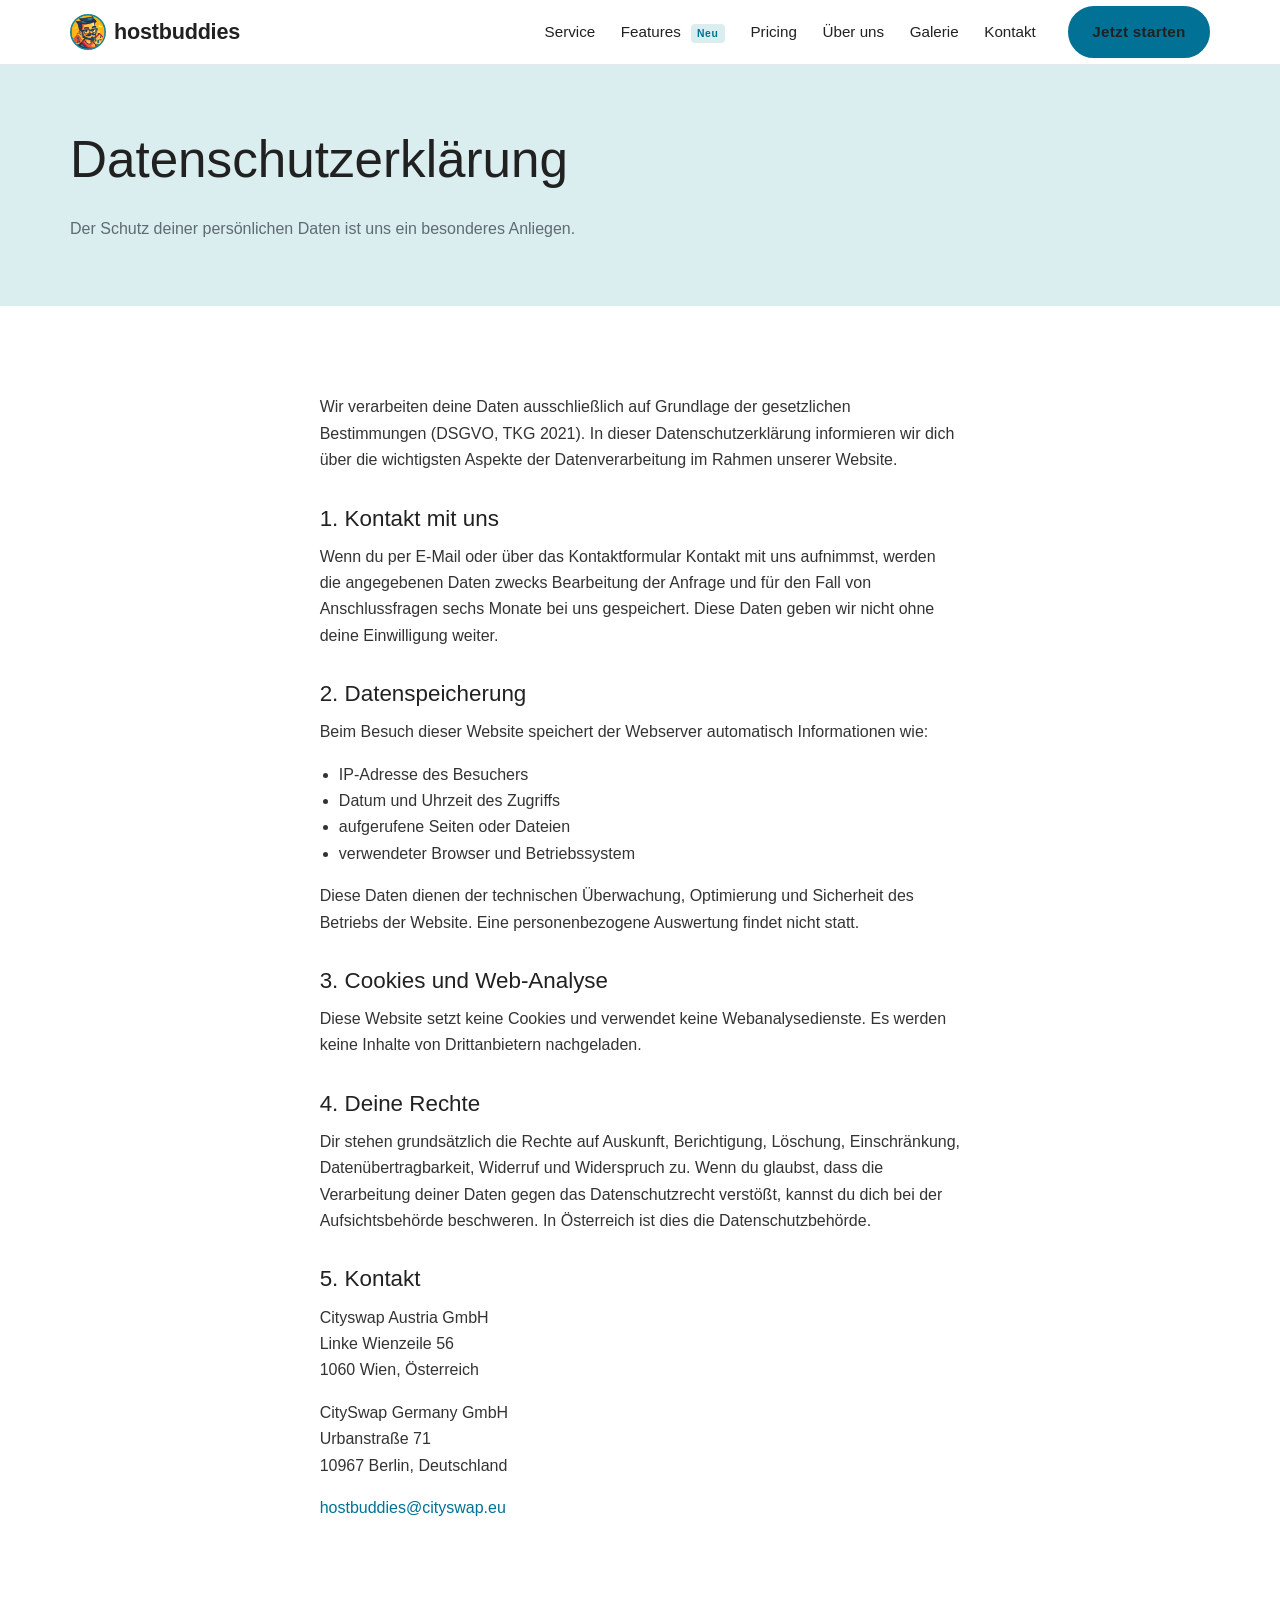
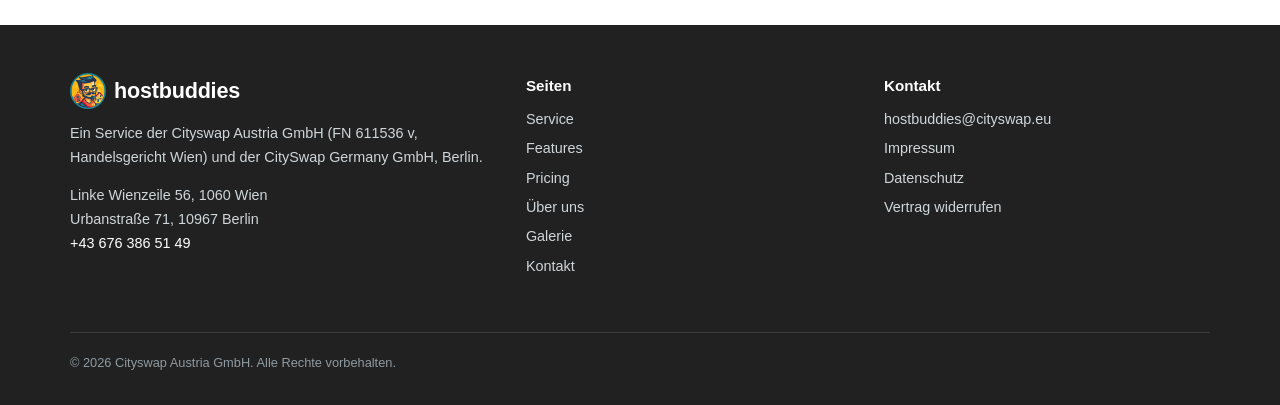
==== datenschutz.html @ eac431cd "Neue Hostbuddies-Website als statische Seite Ersetzt die Jimdo-Seite. Aufbau nach dem Vorbild einer " ====
<!DOCTYPE html>
<html lang="de">
<head>
<meta charset="utf-8">
<meta name="viewport" content="width=device-width, initial-scale=1">
<title>Datenschutz – Hostbuddies</title>
<meta name="description" content="Datenschutzerklärung von Hostbuddies.">
<link rel="icon" href="img/logo-512.jpg">
<link rel="stylesheet" href="style.css">
</head>
<body>

<header class="kopf">
  <div class="container">
    <a class="logo" href="index.html" aria-label="Hostbuddies Startseite">
      <img src="img/logo-512.jpg" alt="" width="36" height="36">
      hostbuddies
    </a>
    <button class="burger" aria-label="Menü öffnen" aria-expanded="false" aria-controls="menue">
      <svg viewBox="0 0 24 24" fill="none" stroke="currentColor" stroke-width="2.4" stroke-linecap="round" aria-hidden="true"><path d="M4 7h16M4 12h16M4 17h16"/></svg>
    </button>
    <nav class="nav" id="menue" aria-label="Hauptmenü">
      <a href="service.html">Service</a>
      <a href="features.html">Features <span class="neu">Neu</span></a>
      <a href="pricing.html">Pricing</a>
      <a href="ueber-uns.html">Über uns</a>
      <a href="galerie.html">Galerie</a>
      <a href="kontakt.html">Kontakt</a>
      <a class="btn" href="kontakt.html">Jetzt starten</a>
    </nav>
  </div>
</header>

<main>
<section class="seitenkopf">
  <div class="container">
    <h1>Datenschutzerklärung</h1>
    <p>Der Schutz deiner persönlichen Daten ist uns ein besonderes Anliegen.</p>
  </div>
</section><section class="abschnitt"><div class="container prosa">
  <p>Wir verarbeiten deine Daten ausschließlich auf Grundlage der gesetzlichen Bestimmungen (DSGVO, TKG 2021). In dieser Datenschutzerklärung informieren wir dich über die wichtigsten Aspekte der Datenverarbeitung im Rahmen unserer Website.</p>
  <h2>1. Kontakt mit uns</h2>
  <p>Wenn du per E-Mail oder über das Kontaktformular Kontakt mit uns aufnimmst, werden die angegebenen Daten zwecks Bearbeitung der Anfrage und für den Fall von Anschlussfragen sechs Monate bei uns gespeichert. Diese Daten geben wir nicht ohne deine Einwilligung weiter.</p>
  <h2>2. Datenspeicherung</h2>
  <p>Beim Besuch dieser Website speichert der Webserver automatisch Informationen wie:</p>
  <ul>
    <li>IP-Adresse des Besuchers</li>
    <li>Datum und Uhrzeit des Zugriffs</li>
    <li>aufgerufene Seiten oder Dateien</li>
    <li>verwendeter Browser und Betriebssystem</li>
  </ul>
  <p>Diese Daten dienen der technischen Überwachung, Optimierung und Sicherheit des Betriebs der Website. Eine personenbezogene Auswertung findet nicht statt.</p>
  <h2>3. Cookies und Web-Analyse</h2>
  <p>Diese Website setzt keine Cookies und verwendet keine Webanalysedienste. Es werden keine Inhalte von Drittanbietern nachgeladen.</p>
  <h2>4. Deine Rechte</h2>
  <p>Dir stehen grundsätzlich die Rechte auf Auskunft, Berichtigung, Löschung, Einschränkung, Datenübertragbarkeit, Widerruf und Widerspruch zu. Wenn du glaubst, dass die Verarbeitung deiner Daten gegen das Datenschutzrecht verstößt, kannst du dich bei der Aufsichtsbehörde beschweren. In Österreich ist dies die Datenschutzbehörde.</p>
  <h2>5. Kontakt</h2>
  <p>Cityswap Austria GmbH<br>Linke Wienzeile 56<br>1060 Wien, Österreich</p>
  <p>CitySwap Germany GmbH<br>Urbanstraße 71<br>10967 Berlin, Deutschland</p>
  <p><a href="mailto:hostbuddies@cityswap.eu">hostbuddies@cityswap.eu</a></p>
</div></section>
</main>

<footer class="fuss">
  <div class="container">
    <div>
      <a class="logo" href="index.html">
        <img src="img/logo-512.jpg" alt="" width="36" height="36">
        hostbuddies
      </a>
      <p>Ein Service der Cityswap Austria GmbH (FN 611536 v, Handelsgericht Wien) und der CitySwap Germany GmbH, Berlin.</p>
      <p>Linke Wienzeile 56, 1060 Wien<br>Urbanstraße 71, 10967 Berlin<br><a href="tel:+436763865149">+43 676 386 51 49</a></p>
    </div>
    <div>
      <h4>Seiten</h4>
      <ul>
        <li><a href="service.html">Service</a></li>
        <li><a href="features.html">Features</a></li>
        <li><a href="pricing.html">Pricing</a></li>
        <li><a href="ueber-uns.html">Über uns</a></li>
        <li><a href="galerie.html">Galerie</a></li>
        <li><a href="kontakt.html">Kontakt</a></li>
      </ul>
    </div>
    <div>
      <h4>Kontakt</h4>
      <ul>
        <li><a href="mailto:hostbuddies@cityswap.eu">hostbuddies@cityswap.eu</a></li>
        <li><a href="impressum.html">Impressum</a></li>
        <li><a href="datenschutz.html">Datenschutz</a></li>
        <li><a href="widerruf.html">Vertrag widerrufen</a></li>
      </ul>
    </div>
    <div class="klein">© 2026 Cityswap Austria GmbH. Alle Rechte vorbehalten.</div>
  </div>
</footer>

<script src="main.js"></script>
</body>
</html>
---- style.css ----
/* Hostbuddies – Gestaltung nach dem Vorbild einer klassischen Agenturseite:
   feste weisse Kopfzeile, grosse Ueberschriften, Petrolblau als Akzent,
   helle Flaechen in Beige und Hellblau. */

:root {
  --blau: #017195;
  --blau-dunkel: #015d7a;
  --text: #333333;
  --text-hell: #5f6b72;
  --beige: #f9e9d6;
  --hellblau: #daedef;
  --grau: #f7f7f7;
  --linie: #e6e9eb;
  --weiss: #ffffff;
  --radius: 14px;
  --breite: 1140px;
  --schatten: 0 10px 30px rgba(20, 40, 50, 0.08);
}

* { box-sizing: border-box; }

html { scroll-behavior: smooth; }

body {
  margin: 0;
  font-family: "Open Sans", -apple-system, BlinkMacSystemFont, "Segoe UI", Roboto, Helvetica, Arial, sans-serif;
  font-size: 16px;
  line-height: 1.65;
  color: var(--text);
  background: var(--weiss);
}

img, svg { max-width: 100%; display: block; }

a { color: var(--blau); text-decoration: none; }
a:hover { text-decoration: underline; }

h1, h2, h3 {
  font-weight: 400;
  line-height: 1.2;
  margin: 0 0 0.5em;
  color: #212121;
}
h1 { font-size: clamp(2.1rem, 4.4vw, 3.2rem); }
h2 { font-size: clamp(1.6rem, 3vw, 2.2rem); }
h3 { font-size: 1.15rem; font-weight: 600; }

p { margin: 0 0 1em; }

.container {
  width: min(var(--breite), 100% - 2.5rem);
  margin-inline: auto;
}

/* ---------- Knoepfe ---------- */

.btn {
  display: inline-flex;
  align-items: center;
  gap: 0.5rem;
  padding: 0.7rem 1.4rem;
  border-radius: 999px;
  font-size: 0.85rem;
  font-weight: 600;
  letter-spacing: 0.02em;
  border: 2px solid var(--blau);
  background: var(--blau);
  color: var(--weiss);
  cursor: pointer;
  transition: background 0.15s, color 0.15s, transform 0.15s;
}
.btn:hover { background: var(--blau-dunkel); border-color: var(--blau-dunkel); text-decoration: none; transform: translateY(-1px); }

.btn-outline {
  background: transparent;
  border-color: #cfd6da;
  color: #212121;
}
.btn-outline:hover { background: var(--grau); border-color: #b7bfc4; }

.btn-weiss {
  background: var(--weiss);
  border-color: var(--weiss);
  color: var(--blau);
}
.btn-weiss:hover { background: var(--beige); border-color: var(--beige); }

.btn svg { width: 14px; height: 14px; }

/* ---------- Kopfzeile ---------- */

.kopf {
  position: sticky;
  top: 0;
  z-index: 50;
  background: var(--weiss);
  border-bottom: 1px solid var(--linie);
}
.kopf .container {
  display: flex;
  align-items: center;
  justify-content: space-between;
  height: 64px;
  gap: 1.5rem;
}

.logo {
  display: flex;
  align-items: center;
  gap: 0.5rem;
  font-size: 1.35rem;
  font-weight: 700;
  color: #212121;
  letter-spacing: -0.01em;
}
.logo:hover { text-decoration: none; }
.logo svg { width: 26px; height: 26px; }

.nav {
  display: flex;
  align-items: center;
  gap: 1.6rem;
}
.nav a {
  color: #212121;
  font-size: 0.95rem;
}
.nav a:hover, .nav a[aria-current="page"] { color: var(--blau); text-decoration: none; }
.nav .btn { margin-left: 0.4rem; }

.neu {
  display: inline-block;
  margin-left: 0.35rem;
  padding: 0.05rem 0.4rem;
  border-radius: 4px;
  font-size: 0.65rem;
  font-weight: 700;
  letter-spacing: 0.06em;
  background: var(--hellblau);
  color: var(--blau);
  vertical-align: middle;
}

.burger {
  display: none;
  width: 44px;
  height: 40px;
  border: 0;
  border-radius: 8px;
  background: var(--blau);
  color: var(--weiss);
  cursor: pointer;
  align-items: center;
  justify-content: center;
}
.burger svg { width: 22px; height: 22px; }

@media (max-width: 860px) {
  .burger { display: inline-flex; }
  .nav {
    position: absolute;
    left: 0; right: 0; top: 64px;
    flex-direction: column;
    align-items: stretch;
    gap: 0;
    background: var(--weiss);
    border-bottom: 1px solid var(--linie);
    box-shadow: var(--schatten);
    padding: 0.5rem 1.25rem 1rem;
  }
  .nav[hidden] { display: none; }
  .nav a { padding: 0.7rem 0; border-bottom: 1px solid var(--linie); }
  .nav .btn { margin: 1rem 0 0; justify-content: center; }
}

/* ---------- Hero ---------- */

.hero {
  padding: clamp(2rem, 6vw, 4.5rem) 0 clamp(2rem, 5vw, 3.5rem);
}
.hero .container {
  display: grid;
  grid-template-columns: 1fr 1.1fr;
  gap: 3rem;
  align-items: center;
}
.hero p.lead {
  font-size: 1.05rem;
  color: var(--text-hell);
  max-width: 38ch;
  margin-bottom: 1.6rem;
}
.hero-bild {
  position: relative;
}
.hero-bild svg { width: 100%; height: auto; }

@media (max-width: 860px) {
  .hero .container { grid-template-columns: 1fr; }
  .hero-bild { order: -1; max-width: 420px; margin-inline: auto; }
}

/* ---------- Abschnitte ---------- */

.abschnitt { padding: clamp(3rem, 7vw, 5.5rem) 0; }
.abschnitt-grau { background: var(--grau); }
.abschnitt-beige { background: var(--beige); }
.abschnitt-hellblau { background: var(--hellblau); }

.zentriert { text-align: center; }
.zentriert h2 { max-width: 26ch; margin-inline: auto; }
.zentriert p.lead { max-width: 60ch; margin-inline: auto; color: var(--text-hell); }

/* Der Schwung unter der ersten Ueberschrift, wie bei Agenturseiten ueblich */
.markiert {
  position: relative;
  display: inline-block;
}
.markiert::after {
  content: "";
  position: absolute;
  left: -2%; right: 20%; bottom: -0.15em;
  height: 0.28em;
  background: url("data:image/svg+xml,%3Csvg xmlns='http://www.w3.org/2000/svg' viewBox='0 0 200 12' preserveAspectRatio='none'%3E%3Cpath d='M2 9 C 40 2, 120 2, 198 8' fill='none' stroke='%23017195' stroke-width='3' stroke-linecap='round'/%3E%3C/svg%3E") no-repeat center / 100% 100%;
  pointer-events: none;
}

.raster {
  display: grid;
  gap: 1.5rem;
  margin-top: 2.5rem;
}
.raster-4 { grid-template-columns: repeat(4, 1fr); }
.raster-3 { grid-template-columns: repeat(3, 1fr); }
.raster-2 { grid-template-columns: repeat(2, 1fr); }

@media (max-width: 960px) {
  .raster-4 { grid-template-columns: repeat(2, 1fr); }
  .raster-3 { grid-template-columns: repeat(2, 1fr); }
}
@media (max-width: 600px) {
  .raster-4, .raster-3, .raster-2 { grid-template-columns: 1fr; }
}

.kachel {
  background: var(--weiss);
  border-radius: var(--radius);
  padding: 1.6rem 1.5rem;
  box-shadow: var(--schatten);
}
.kachel .icon {
  width: 48px; height: 48px;
  border-radius: 12px;
  background: var(--hellblau);
  color: var(--blau);
  display: grid;
  place-items: center;
  margin-bottom: 1rem;
}
.kachel .icon svg { width: 24px; height: 24px; }
.kachel p { margin: 0; color: var(--text-hell); font-size: 0.95rem; }

/* Kleine Icon-Reihe unter dem Hero */
.leiste {
  display: flex;
  flex-wrap: wrap;
  justify-content: center;
  gap: 1rem 2.5rem;
  margin-top: 2rem;
}
.leiste div {
  display: flex;
  align-items: center;
  gap: 0.55rem;
  font-weight: 600;
  color: #212121;
}
.leiste svg { width: 26px; height: 26px; color: var(--blau); }

/* Zweispaltige Vorteilsliste */
.zweispaltig {
  display: grid;
  grid-template-columns: 1fr 1fr;
  gap: 3rem;
  align-items: start;
}
@media (max-width: 860px) { .zweispaltig { grid-template-columns: 1fr; } }

.vorteile { list-style: none; margin: 0; padding: 0; }
.vorteile li {
  display: grid;
  grid-template-columns: 28px 1fr;
  gap: 0.8rem;
  padding: 0.9rem 0;
  border-bottom: 1px solid var(--linie);
}
.vorteile li:last-child { border-bottom: 0; }
.vorteile strong { display: block; color: #212121; }
.vorteile div span { color: var(--text-hell); font-size: 0.95rem; }
.haken {
  width: 28px; height: 28px;
  border-radius: 50%;
  background: var(--blau);
  color: var(--weiss);
  display: grid;
  place-items: center;
  margin-top: 0.15rem;
}
.haken svg { width: 14px; height: 14px; }

.box {
  background: var(--weiss);
  border-radius: var(--radius);
  padding: 2rem;
  box-shadow: var(--schatten);
}
.box h3 { font-size: 1.3rem; margin-bottom: 0.25rem; }
.box .unter { color: var(--text-hell); margin-bottom: 1rem; }

/* Leistungen */
.leistung h3 { display: flex; align-items: center; gap: 0.6rem; }
.leistung ul { margin: 0.5rem 0 0; padding-left: 1.1rem; color: var(--text-hell); font-size: 0.95rem; }
.leistung li { margin-bottom: 0.25rem; }

/* News */
.news-liste { display: grid; grid-template-columns: repeat(3, 1fr); gap: 1.5rem; margin-top: 2.5rem; }
@media (max-width: 860px) { .news-liste { grid-template-columns: 1fr; } }
.news-liste time { display: block; font-size: 0.8rem; letter-spacing: 0.08em; text-transform: uppercase; color: var(--blau); font-weight: 700; margin-bottom: 0.4rem; }

/* Aufruf-Band */
.band {
  background: var(--blau);
  color: var(--weiss);
  text-align: center;
  padding: clamp(3rem, 7vw, 5rem) 0;
}
.band h2 { color: var(--weiss); max-width: 24ch; margin-inline: auto; }
.band p { color: rgba(255,255,255,0.85); max-width: 50ch; margin: 0 auto 1.6rem; }

/* Fusszeile */
.fuss {
  background: #212121;
  color: #cfd6da;
  padding: 3rem 0 2rem;
  font-size: 0.9rem;
}
.fuss .container {
  display: grid;
  grid-template-columns: 1.3fr 1fr 1fr;
  gap: 2rem;
}
@media (max-width: 760px) { .fuss .container { grid-template-columns: 1fr; } }
.fuss h4 { color: var(--weiss); margin: 0 0 0.6rem; font-size: 0.95rem; }
.fuss a { color: #cfd6da; }
.fuss a:hover { color: var(--weiss); }
.fuss ul { list-style: none; margin: 0; padding: 0; }
.fuss li { margin-bottom: 0.35rem; }
.fuss .logo { color: var(--weiss); margin-bottom: 0.8rem; }
.fuss .klein {
  grid-column: 1 / -1;
  border-top: 1px solid rgba(255,255,255,0.12);
  padding-top: 1.2rem;
  margin-top: 1rem;
  font-size: 0.8rem;
  color: #8f9aa1;
}

/* Unterseiten */
.seitenkopf {
  background: var(--hellblau);
  padding: clamp(2.5rem, 6vw, 4rem) 0;
}
.seitenkopf p { color: var(--text-hell); max-width: 60ch; margin: 0; }

.prosa { max-width: 72ch; }
.prosa h2 { font-size: 1.4rem; margin-top: 2rem; }
.prosa h3 { margin-top: 1.5rem; }

.kontakt-raster {
  display: grid;
  grid-template-columns: 1fr 1fr;
  gap: 2rem;
}
@media (max-width: 760px) { .kontakt-raster { grid-template-columns: 1fr; } }
.kontakt-raster .box a.gross { font-size: 1.15rem; font-weight: 600; }

.galerie {
  display: grid;
  grid-template-columns: repeat(3, 1fr);
  gap: 1rem;
}
@media (max-width: 760px) { .galerie { grid-template-columns: repeat(2, 1fr); } }
.galerie .platz {
  aspect-ratio: 4 / 3;
  border-radius: var(--radius);
  background: linear-gradient(135deg, var(--hellblau), var(--beige));
  display: grid;
  place-items: center;
  color: var(--blau);
  font-size: 0.85rem;
}

/* Formulare (Kontakt, Widerruf) */
.formular label {
  display: block;
  font-weight: 600;
  font-size: 0.9rem;
  margin-bottom: 1rem;
  color: #212121;
}
.formular input, .formular textarea {
  display: block;
  width: 100%;
  margin-top: 0.35rem;
  padding: 0.65rem 0.8rem;
  font: inherit;
  font-weight: 400;
  color: var(--text);
  border: 1px solid #cfd6da;
  border-radius: 8px;
  background: var(--weiss);
}
.formular input:focus, .formular textarea:focus {
  outline: 2px solid var(--blau);
  outline-offset: 1px;
  border-color: var(--blau);
}
.formular small {
  display: block;
  font-weight: 400;
  color: var(--text-hell);
  margin-top: 0.3rem;
}
.formular .btn { margin-top: 0.5rem; }
.prosa ul { padding-left: 1.2rem; }

/* Fotos */
.hero-bild img {
  width: 100%;
  height: auto;
  aspect-ratio: 4 / 3;
  object-fit: cover;
  border-radius: 48% 52% 45% 55% / 55% 45% 55% 45%;
  box-shadow: var(--schatten);
}
.band-foto {
  position: relative;
  background: var(--blau) var(--foto) center / cover no-repeat;
}
.band-foto::before {
  content: "";
  position: absolute; inset: 0;
  background: rgba(1, 89, 120, 0.82);
}
.band-foto .container { position: relative; }
.kachel-bild {
  width: calc(100% + 3rem);
  margin: -1.6rem -1.5rem 1.2rem;
  aspect-ratio: 16 / 9;
  object-fit: cover;
  border-radius: var(--radius) var(--radius) 0 0;
}
.galerie img {
  width: 100%;
  aspect-ratio: 4 / 3;
  object-fit: cover;
  border-radius: var(--radius);
  box-shadow: var(--schatten);
}

/* Logo: rundes Avatar-Bild neben dem Schriftzug */
.logo img {
  width: 36px; height: 36px;
  border-radius: 50%;
  object-fit: cover;
  box-shadow: 0 0 0 2px var(--weiss);
}
.fuss .logo img { box-shadow: 0 0 0 2px #212121; }

/* Kennzahlen */
.zahlen {
  display: grid;
  grid-template-columns: repeat(3, 1fr);
  gap: 1.5rem;
  text-align: center;
}
.zahlen-4 { grid-template-columns: repeat(4, 1fr); }
@media (max-width: 900px) { .zahlen-4 { grid-template-columns: repeat(2, 1fr); } }
@media (max-width: 700px) { .zahlen { grid-template-columns: 1fr; } .zahlen-4 { grid-template-columns: repeat(2, 1fr); } }
.zahlen strong {
  display: block;
  font-size: clamp(2rem, 4vw, 2.8rem);
  font-weight: 400;
  color: var(--blau);
  line-height: 1.1;
}
.zahlen span { color: var(--text-hell); font-size: 0.95rem; }

/* Drei Schritte */
.schritte { counter-reset: schritt; }
.schritte .kachel { position: relative; padding-top: 2rem; }
.schritte .kachel::before {
  counter-increment: schritt;
  content: counter(schritt);
  position: absolute; top: -18px; left: 1.5rem;
  width: 36px; height: 36px;
  border-radius: 50%;
  background: var(--blau); color: var(--weiss);
  font-weight: 700;
  display: grid; place-items: center;
}

/* Fragen und Antworten */
.faq { max-width: 760px; margin-inline: auto; }
.faq details {
  background: var(--weiss);
  border-radius: var(--radius);
  box-shadow: var(--schatten);
  padding: 0 1.5rem;
  margin-bottom: 0.8rem;
}
.faq summary {
  cursor: pointer;
  font-weight: 600;
  padding: 1rem 0;
  list-style: none;
  display: flex; justify-content: space-between; align-items: center; gap: 1rem;
}
.faq summary::-webkit-details-marker { display: none; }
.faq summary::after {
  content: "+";
  font-size: 1.4rem; color: var(--blau); line-height: 1;
}
.faq details[open] summary::after { content: "–"; }
.faq details p { color: var(--text-hell); padding-bottom: 1rem; margin: 0; }

/* Merkmale mit Bild und Text im Wechsel */
.wechsel {
  display: grid;
  grid-template-columns: 1fr 1fr;
  gap: 3rem;
  align-items: center;
}
.wechsel + .wechsel { margin-top: clamp(3rem, 6vw, 5rem); }
.wechsel img {
  width: 100%;
  aspect-ratio: 4 / 3;
  object-fit: cover;
  border-radius: var(--radius);
  box-shadow: var(--schatten);
}
.wechsel.gespiegelt img { order: 2; }
@media (max-width: 860px) {
  .wechsel { grid-template-columns: 1fr; gap: 1.5rem; }
  .wechsel.gespiegelt img { order: 0; }
}
.wechsel .kicker {
  display: inline-block;
  font-size: 0.75rem; font-weight: 700; letter-spacing: 0.1em; text-transform: uppercase;
  color: var(--blau); margin-bottom: 0.5rem;
}

/* Pricing */
.preis-hero {
  display: grid;
  grid-template-columns: 1fr 1fr;
  gap: 3rem;
  align-items: center;
}
@media (max-width: 860px) { .preis-hero { grid-template-columns: 1fr; } }
.preis-zahl {
  font-size: clamp(4rem, 10vw, 7rem);
  line-height: 1;
  color: var(--blau);
  font-weight: 400;
}
.preis-zahl small { font-size: 0.35em; color: var(--text-hell); margin-left: 0.3em; }
.preis-unter { font-size: 1.1rem; color: #212121; margin: 0.5rem 0 1.5rem; }

.rechnung { width: 100%; border-collapse: collapse; }
.rechnung th, .rechnung td { text-align: left; padding: 0.8rem 0; border-bottom: 1px solid var(--linie); }
.rechnung th { font-size: 0.8rem; letter-spacing: 0.08em; text-transform: uppercase; color: var(--text-hell); font-weight: 600; }
.rechnung td:last-child, .rechnung th:last-child { text-align: right; white-space: nowrap; }
.rechnung tr.summe td { border-bottom: 0; border-top: 2px solid var(--blau); font-weight: 700; color: var(--blau); font-size: 1.1rem; }
.rechnung td span { display: block; font-size: 0.85rem; color: var(--text-hell); font-weight: 400; }

/* Standorte */
.standorte { display: flex; flex-wrap: wrap; gap: 0.6rem; margin-top: 1.5rem; }
.standorte span {
  padding: 0.4rem 0.9rem;
  border-radius: 999px;
  background: var(--weiss);
  box-shadow: var(--schatten);
  font-size: 0.9rem;
  font-weight: 600;
}

.zitat {
  font-size: clamp(1.2rem, 2.4vw, 1.6rem);
  line-height: 1.4;
  color: #212121;
  border-left: 4px solid var(--blau);
  padding-left: 1.2rem;
  margin: 0 0 1rem;
}

/* Portraitfoto auf der Ueber-uns-Seite */
.hero-portrait { max-width: 400px; margin-inline: auto; }
.hero-portrait img {
  aspect-ratio: 3 / 4;
  border-radius: 52% 48% 50% 50% / 45% 45% 55% 55%;
}
.bildtext {
  text-align: center;
  font-size: 0.9rem;
  color: var(--text-hell);
  margin: 1rem 0 0;
}

/* Inserate und Gaestestimmen */
.inserate { max-width: 900px; margin-inline: auto; }
a.inserat { color: inherit; display: block; transition: transform 0.15s; }
a.inserat:hover { text-decoration: none; transform: translateY(-3px); }
a.inserat h3 { margin-bottom: 0.2rem; }
a.inserat p { color: var(--blau); font-weight: 600; font-size: 0.9rem; }
.inserat-kopf { display: flex; align-items: center; gap: 0.4rem; margin-bottom: 0.6rem; color: var(--text-hell); font-size: 0.9rem; }
.inserat-kopf strong { color: #212121; }
.sterne { display: inline-flex; gap: 1px; color: #f5a623; }
.sterne svg { width: 16px; height: 16px; }
.zitate blockquote { margin: 0; text-align: left; }
.zitate .sterne { margin-bottom: 0.6rem; }
.zitate p { color: #212121; font-size: 1rem; line-height: 1.55; margin-bottom: 0.6rem; }
.zitate cite { font-style: normal; color: var(--text-hell); font-size: 0.85rem; }
.zusagen .kachel h3 { font-size: 1.05rem; }
.vorteile.nein .haken { background: #c94f4f; }
.fuss p a { color: var(--weiss); }
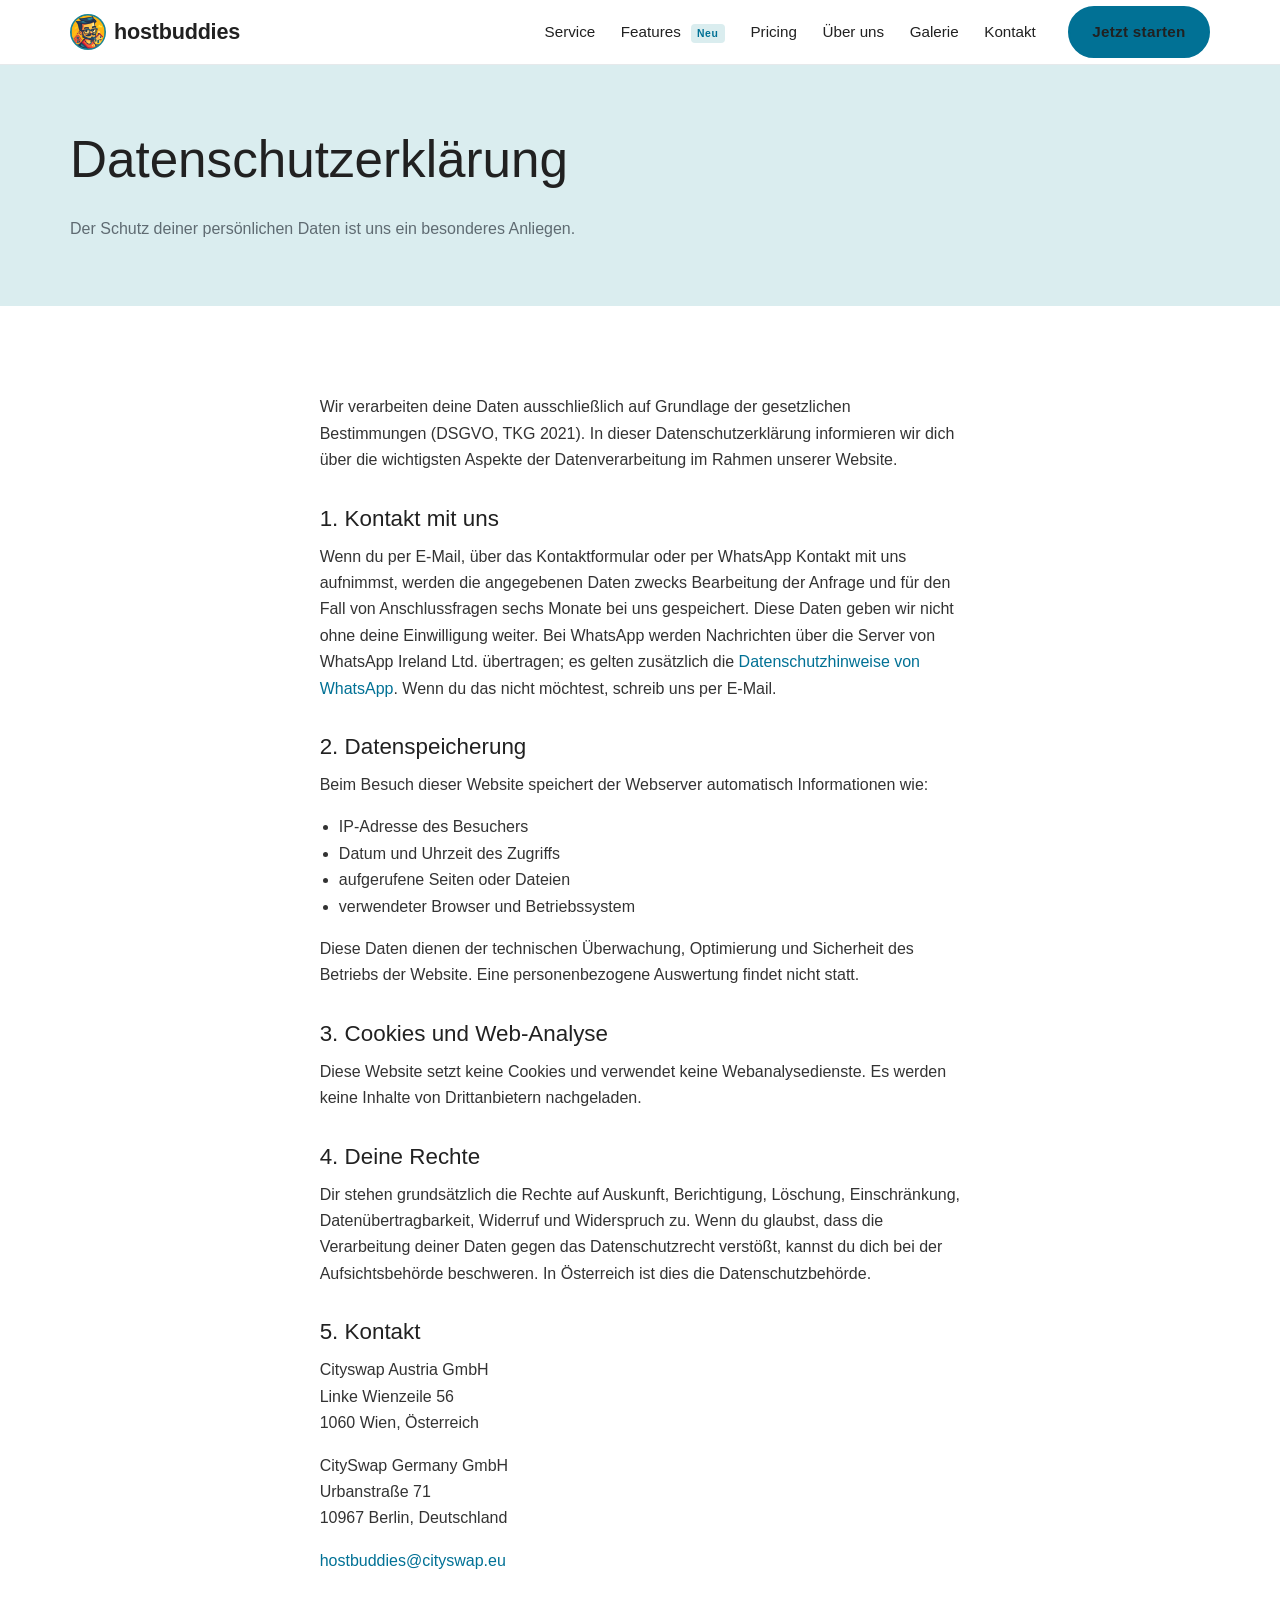
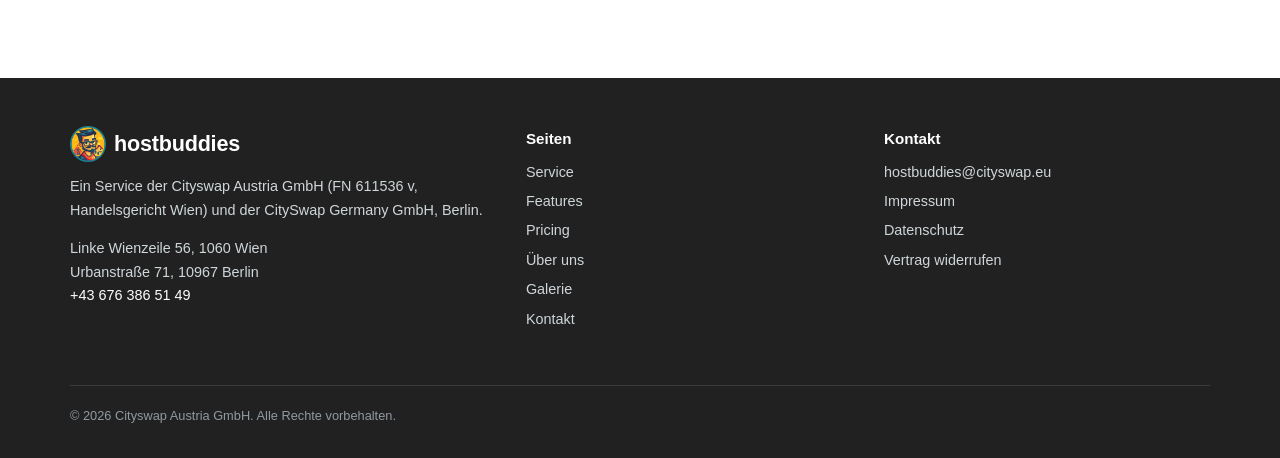
==== commit 07a3f360: "WhatsApp-Button auf der Ertragsseite 812 Besucher aus der Meta-Kampagne, keine einzige Anfrage: Das " ====
--- a/datenschutz.html
+++ b/datenschutz.html
@@ -40,7 +40,7 @@
 </section><section class="abschnitt"><div class="container prosa">
   <p>Wir verarbeiten deine Daten ausschließlich auf Grundlage der gesetzlichen Bestimmungen (DSGVO, TKG 2021). In dieser Datenschutzerklärung informieren wir dich über die wichtigsten Aspekte der Datenverarbeitung im Rahmen unserer Website.</p>
   <h2>1. Kontakt mit uns</h2>
-  <p>Wenn du per E-Mail oder über das Kontaktformular Kontakt mit uns aufnimmst, werden die angegebenen Daten zwecks Bearbeitung der Anfrage und für den Fall von Anschlussfragen sechs Monate bei uns gespeichert. Diese Daten geben wir nicht ohne deine Einwilligung weiter.</p>
+  <p>Wenn du per E-Mail, über das Kontaktformular oder per WhatsApp Kontakt mit uns aufnimmst, werden die angegebenen Daten zwecks Bearbeitung der Anfrage und für den Fall von Anschlussfragen sechs Monate bei uns gespeichert. Diese Daten geben wir nicht ohne deine Einwilligung weiter. Bei WhatsApp werden Nachrichten über die Server von WhatsApp Ireland Ltd. übertragen; es gelten zusätzlich die <a href="https://www.whatsapp.com/legal/privacy-policy-eea" rel="noopener">Datenschutzhinweise von WhatsApp</a>. Wenn du das nicht möchtest, schreib uns per E-Mail.</p>
   <h2>2. Datenspeicherung</h2>
   <p>Beim Besuch dieser Website speichert der Webserver automatisch Informationen wie:</p>
   <ul>
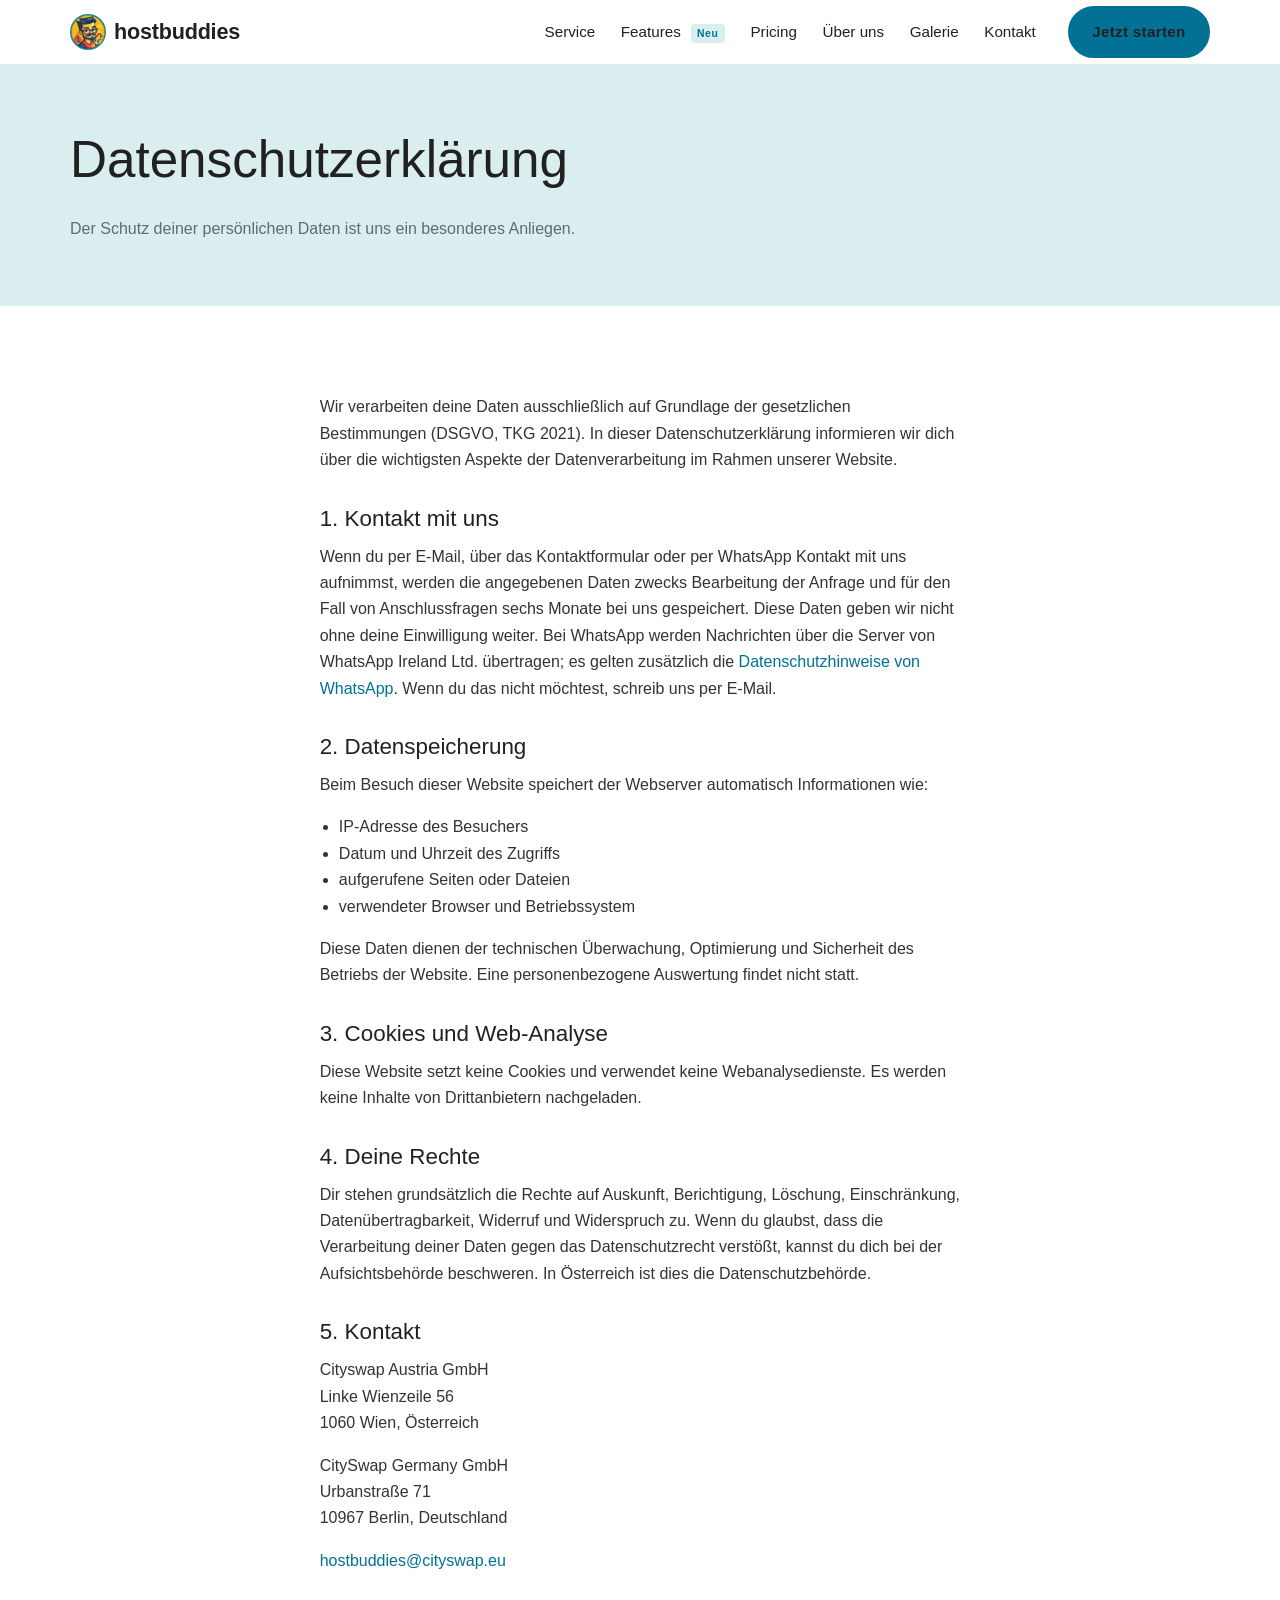
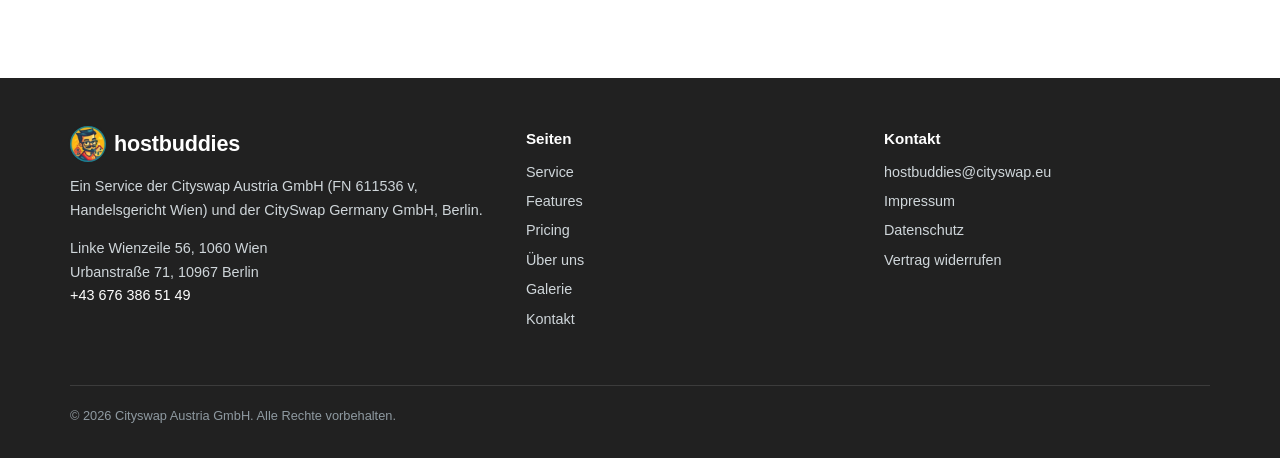
==== commit 9696821d: "Improve SEO, responsive images, accessibility and email forms" ====
--- a/datenschutz.html
+++ b/datenschutz.html
@@ -7,13 +7,24 @@
 <meta name="description" content="Datenschutzerklärung von Hostbuddies.">
 <link rel="icon" href="img/logo-512.jpg">
 <link rel="stylesheet" href="style.css">
+<link rel="canonical" href="https://hostbuddies.eu/datenschutz.html">
+<meta property="og:type" content="website">
+<meta property="og:locale" content="de_DE">
+<meta property="og:site_name" content="Hostbuddies">
+<meta property="og:title" content="Datenschutz – Hostbuddies">
+<meta property="og:description" content="Datenschutzerklärung von Hostbuddies.">
+<meta property="og:url" content="https://hostbuddies.eu/datenschutz.html">
+<meta property="og:image" content="https://hostbuddies.eu/img/gewoelbe-fresko.jpg">
+<meta property="og:image:alt" content="Apartment mit Gewölbedecke – Hostbuddies">
+<meta name="twitter:card" content="summary_large_image">
 </head>
 <body>
+<a class="skip-link" href="#inhalt">Zum Inhalt springen</a>
 
 <header class="kopf">
   <div class="container">
     <a class="logo" href="index.html" aria-label="Hostbuddies Startseite">
-      <img src="img/logo-512.jpg" alt="" width="36" height="36">
+      <img src="img/logo-512-96.webp" alt="" width="36" height="36" decoding="async">
       hostbuddies
     </a>
     <button class="burger" aria-label="Menü öffnen" aria-expanded="false" aria-controls="menue">
@@ -31,7 +42,7 @@
   </div>
 </header>
 
-<main>
+<main id="inhalt">
 <section class="seitenkopf">
   <div class="container">
     <h1>Datenschutzerklärung</h1>
@@ -65,7 +76,7 @@
   <div class="container">
     <div>
       <a class="logo" href="index.html">
-        <img src="img/logo-512.jpg" alt="" width="36" height="36">
+        <img src="img/logo-512-96.webp" alt="" width="36" height="36" decoding="async">
         hostbuddies
       </a>
       <p>Ein Service der Cityswap Austria GmbH (FN 611536 v, Handelsgericht Wien) und der CitySwap Germany GmbH, Berlin.</p>
--- a/style.css
+++ b/style.css
@@ -86,6 +86,11 @@
 .btn-weiss:hover { background: var(--beige); border-color: var(--beige); }
 
 .btn svg { width: 14px; height: 14px; }
+
+.btn.wa { background: #25d366; border-color: #25d366; color: #fff; width: 100%; justify-content: center; font-size: 0.95rem; padding: 0.85rem 1.4rem; }
+.btn.wa:hover { background: #1ebe5b; border-color: #1ebe5b; }
+.btn.wa svg { width: 18px; height: 18px; }
+.klein-hinweis { font-size: 0.8rem; color: var(--text-hell); margin-top: 0.8rem; }
 
 /* ---------- Kopfzeile ---------- */
 
@@ -634,3 +639,14 @@
 .zusagen .kachel h3 { font-size: 1.05rem; }
 .vorteile.nein .haken { background: #c94f4f; }
 .fuss p a { color: var(--weiss); }
+
+/* Keyboard access and motion preferences */
+.skip-link { position: fixed; top: -100px; left: 1rem; z-index: 100; background: #fff; color: #015d7a; padding: 1rem; border: 2px solid currentColor; }
+.skip-link:focus { top: 1rem; }
+:focus-visible { outline: 3px solid #015d7a; outline-offset: 4px; }
+main, section[id] { scroll-margin-top: 6rem; }
+.btn.wa { color: #123522; }
+@media (prefers-reduced-motion: reduce) {
+  html { scroll-behavior: auto; }
+  *, *::before, *::after { transition: none !important; animation: none !important; }
+}
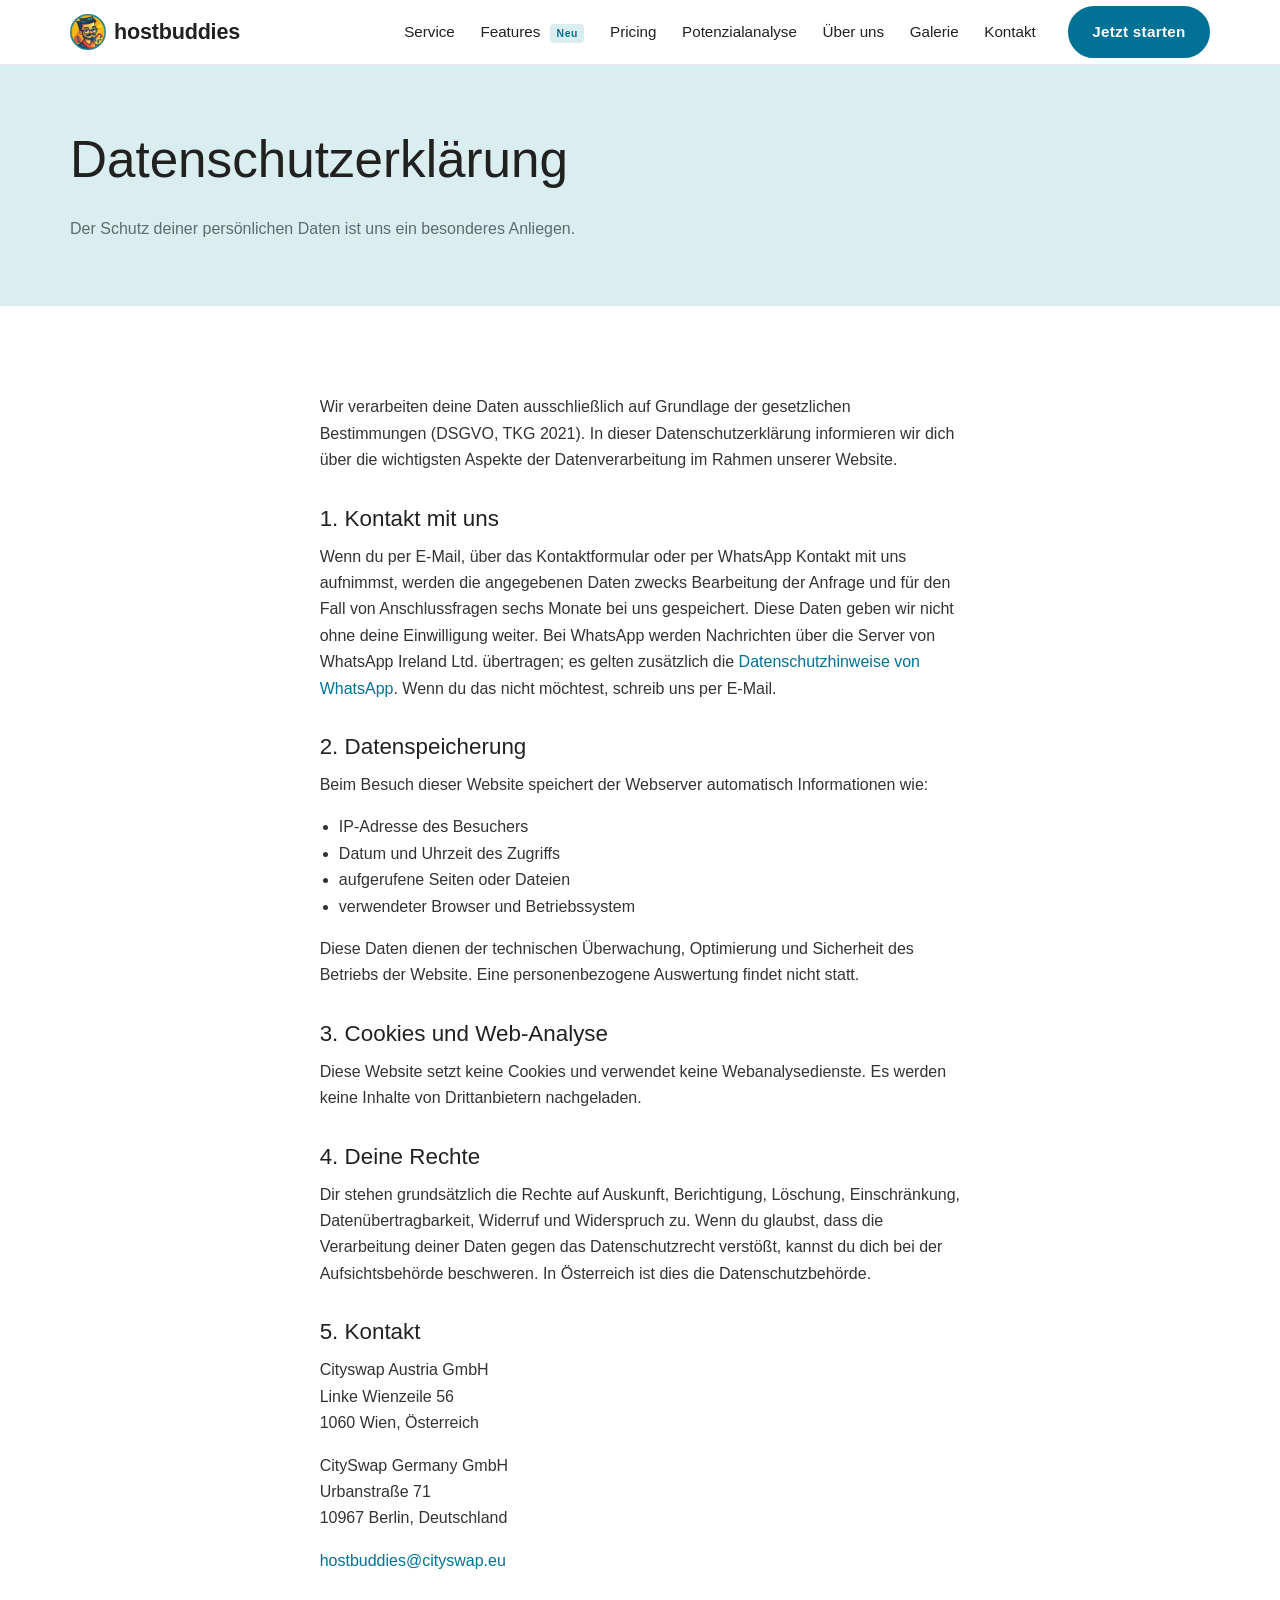
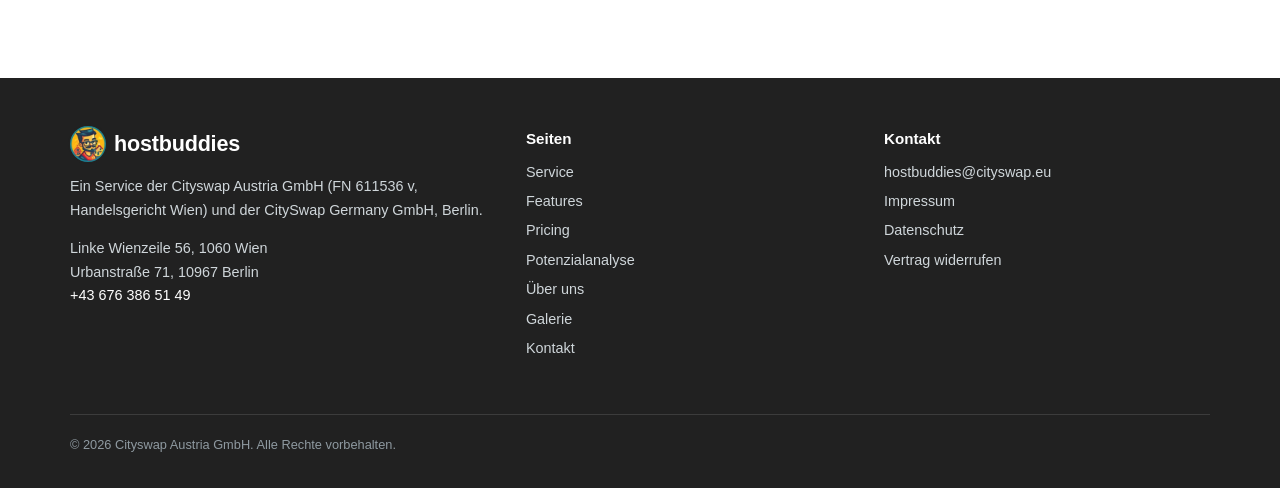
==== commit 3b43a94b: "Potenzialanalyse (Rechner) und ausfuehrliches Anfrageformular auf der Kontaktseite" ====
--- a/datenschutz.html
+++ b/datenschutz.html
@@ -34,6 +34,7 @@
       <a href="service.html">Service</a>
       <a href="features.html">Features <span class="neu">Neu</span></a>
       <a href="pricing.html">Pricing</a>
+      <a href="potenzialanalyse.html">Potenzialanalyse</a>
       <a href="ueber-uns.html">Über uns</a>
       <a href="galerie.html">Galerie</a>
       <a href="kontakt.html">Kontakt</a>
@@ -88,6 +89,7 @@
         <li><a href="service.html">Service</a></li>
         <li><a href="features.html">Features</a></li>
         <li><a href="pricing.html">Pricing</a></li>
+        <li><a href="potenzialanalyse.html">Potenzialanalyse</a></li>
         <li><a href="ueber-uns.html">Über uns</a></li>
         <li><a href="galerie.html">Galerie</a></li>
         <li><a href="kontakt.html">Kontakt</a></li>
--- a/style.css
+++ b/style.css
@@ -459,6 +459,7 @@
 }
 .band-foto .container { position: relative; }
 .kachel-bild {
+  height: auto;
   width: calc(100% + 3rem);
   margin: -1.6rem -1.5rem 1.2rem;
   aspect-ratio: 16 / 9;
@@ -466,6 +467,7 @@
   border-radius: var(--radius) var(--radius) 0 0;
 }
 .galerie img {
+  height: auto;
   width: 100%;
   aspect-ratio: 4 / 3;
   object-fit: cover;
@@ -548,6 +550,7 @@
 }
 .wechsel + .wechsel { margin-top: clamp(3rem, 6vw, 5rem); }
 .wechsel img {
+  height: auto;
   width: 100%;
   aspect-ratio: 4 / 3;
   object-fit: cover;
@@ -650,3 +653,47 @@
   html { scroll-behavior: auto; }
   *, *::before, *::after { transition: none !important; animation: none !important; }
 }
+
+/* Smaller backgrounds and comfortable mobile controls */
+@media (max-width: 860px) { .band-foto { background-image: var(--foto-mobil, var(--foto)); } }
+.formular input, .formular select, .formular textarea { font-size: 1rem; }
+.kopf .nav a.btn { color: #fff; }
+
+/* Formulare: Auswahlfelder, zweispaltige Zeilen, Ausstattungsstufen */
+.formular select {
+  display: block; width: 100%; margin-top: 0.35rem; padding: 0.65rem 0.8rem;
+  font: inherit; font-weight: 400; color: var(--text);
+  border: 1px solid #cfd6da; border-radius: 8px; background: var(--weiss);
+}
+.formular select:focus { outline: 2px solid var(--blau); outline-offset: 1px; border-color: var(--blau); }
+.formular .zweier { display: grid; grid-template-columns: 1fr 1fr; gap: 0 1rem; }
+@media (max-width: 480px) { .formular .zweier { grid-template-columns: 1fr; } }
+.formular-teil { margin: 1.5rem 0 1rem; padding-top: 1.2rem; border-top: 1px solid var(--linie); font-size: 1rem; color: #212121; }
+.formular .honig { position: absolute; left: -9999px; width: 1px; height: 1px; }
+.formular .stufen { border: 0; margin: 0 0 1rem; padding: 0; }
+.formular .stufen legend { font-weight: 600; font-size: 0.9rem; color: #212121; padding: 0; margin-bottom: 0.4rem; }
+.formular .stufen label {
+  display: flex; align-items: flex-start; gap: 0.7rem; margin-bottom: 0.5rem;
+  padding: 0.7rem 0.9rem; border: 1px solid #cfd6da; border-radius: 8px; cursor: pointer; font-weight: 400;
+}
+.formular .stufen label:has(input:checked) { border-color: var(--blau); background: var(--hellblau); }
+.formular .stufen input { width: auto; margin: 0.3rem 0 0; accent-color: var(--blau); }
+.formular .stufen span { color: var(--text-hell); font-size: 0.9rem; }
+.formular .stufen strong { display: block; color: #212121; font-size: 0.95rem; }
+.gesendet { padding: 1rem 1.2rem; border-radius: 8px; background: var(--hellblau); color: #212121; font-weight: 600; margin: 0; }
+
+/* Potenzialanalyse: Ergebnis */
+.ergebnis { margin-bottom: 1.5rem; border-top: 4px solid var(--blau); }
+.ergebnis .kicker { display: inline-block; font-size: 0.75rem; font-weight: 700; letter-spacing: 0.1em; text-transform: uppercase; color: var(--blau); margin-bottom: 0.4rem; }
+.ergebnis-zahl { font-size: clamp(1.8rem, 4vw, 2.5rem); line-height: 1.15; color: var(--blau); margin: 0 0 0.3rem; white-space: nowrap; }
+.ergebnis-unter { color: #212121; font-weight: 600; margin-bottom: 0.8rem; }
+@media (max-width: 420px) { .ergebnis-zahl { white-space: normal; } }
+
+/* Kopfzeile: ein Menuepunkt mehr, deshalb auf mittleren Breiten enger setzen */
+.nav a { white-space: nowrap; }
+@media (min-width: 861px) and (max-width: 1150px) {
+  .nav { gap: 0.9rem; }
+  .nav a { font-size: 0.85rem; }
+  .nav .neu { display: none; }
+  .kopf .container { gap: 0.8rem; }
+}
